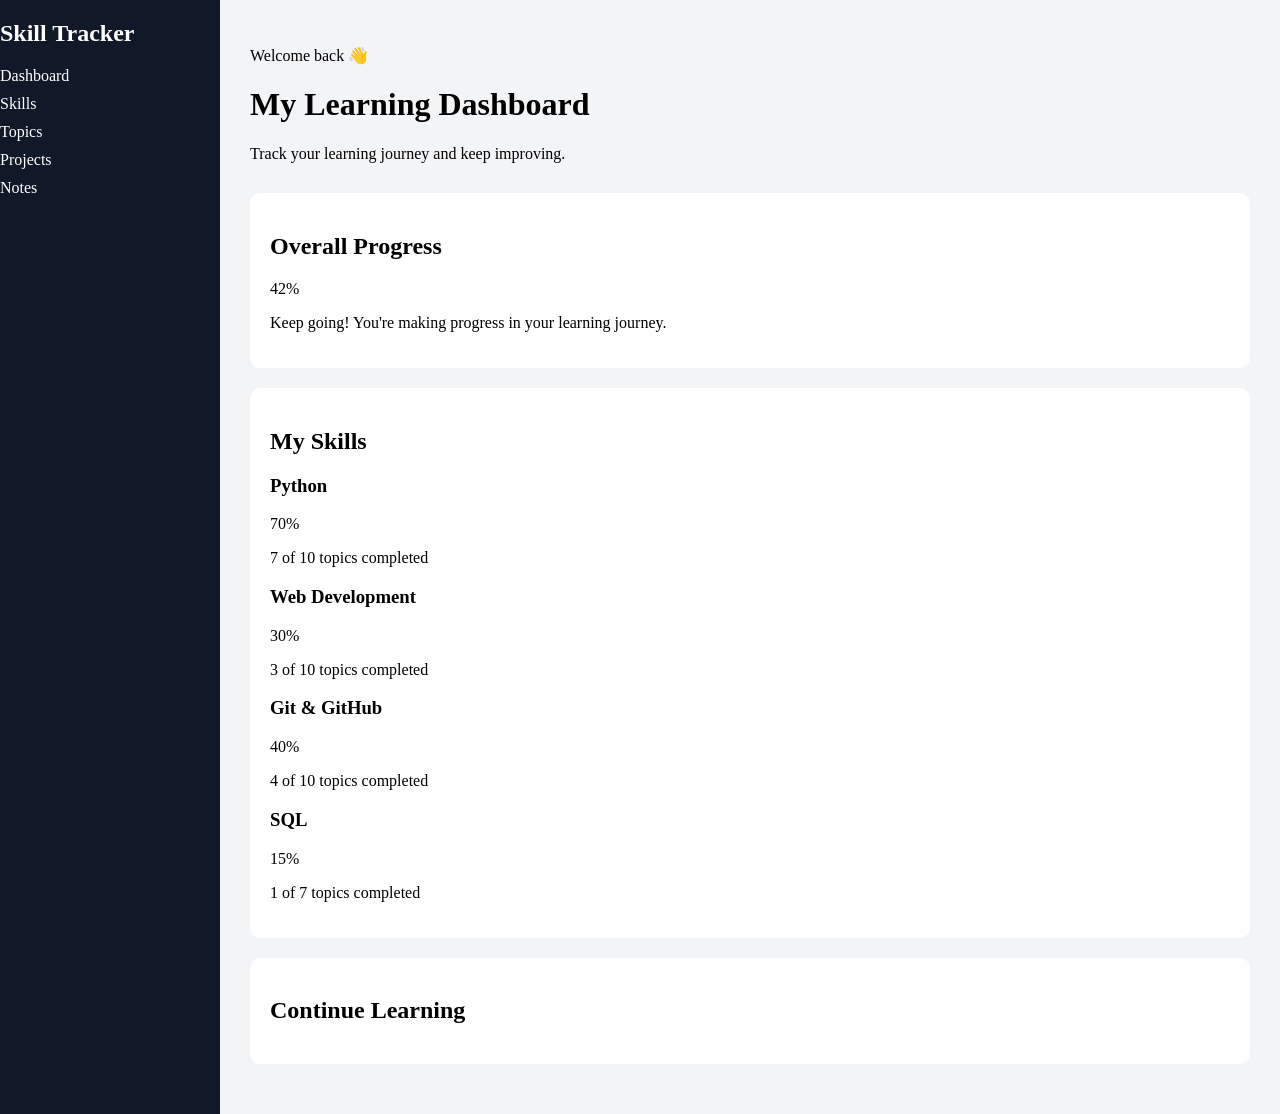
==== index.html @ 21e61d26 "Create initial dashboard layout" ====
<!DOCTYPE html>
<html lang="en">
<head>
    <meta charset="UTF-8">
    <meta name="viewport" content="width=device-width, initial-scale=1.0">
    <title>Student Skill Tracker</title>
    <link rel="stylesheet" href="style.css"
</head>

<body>

    <aside>
        <h2>Skill Tracker</h2>

        <nav>
            <a href="#">Dashboard</a>
            <a href="#">Skills</a>
            <a href="#">Topics</a>
            <a href="#">Projects</a>
            <a href="#">Notes</a>
        </nav>
    </aside>

    <main>

        <header>
            <p>Welcome back 👋</p>
            <h1>My Learning Dashboard</h1>
            <p>Track your learning journey and keep improving.</p>
        </header>

        <section>
            <h2>Overall Progress</h2>
            <p>42%</p>
            <div></div>
            <p>Keep going! You're making progress in your learning journey.</p>
        </section>

        <section>
            <h2>My Skills</h2>

            <article>
                <h3>Python</h3>
                <p>70%</p>
                <p>7 of 10 topics completed</p>
            </article>

            <article>
                <h3>Web Development</h3>
                <p>30%</p>
                <p>3 of 10 topics completed</p>
            </article>

            <article>
                <h3>Git & GitHub</h3>
                <p>40%</p>
                <p>4 of 10 topics completed</p>
            </article>

            <article>
                <h3>SQL</h3>
                <p>15%</p>
                <p>1 of 7 topics completed</p>
            </article>
        </section>

        <section>
            <h2>Continue Learning</h2>
        </section>

    </main>

</body>
</html>
---- style.css ----
body {
    display: flex;
    margin: 0;
    background-color: #f3f4f6;
}

aside {
    width: 220px;
    min-height: 100vh;
    background-color: #111827;

}

aside h2 {
    color: white;
}

nav {
    display: flex;
    flex-direction: column;
    gap: 10px;
}

nav a {
    color: white;
    text-decoration: none;  
}

main {
    flex: 1;
    padding: 30px;
}

header {
    margin-bottom: 30px;
}

section {
    background-color: white;
    padding: 20px;
    margin-bottom: 20px;
    border-radius: 10px;
}
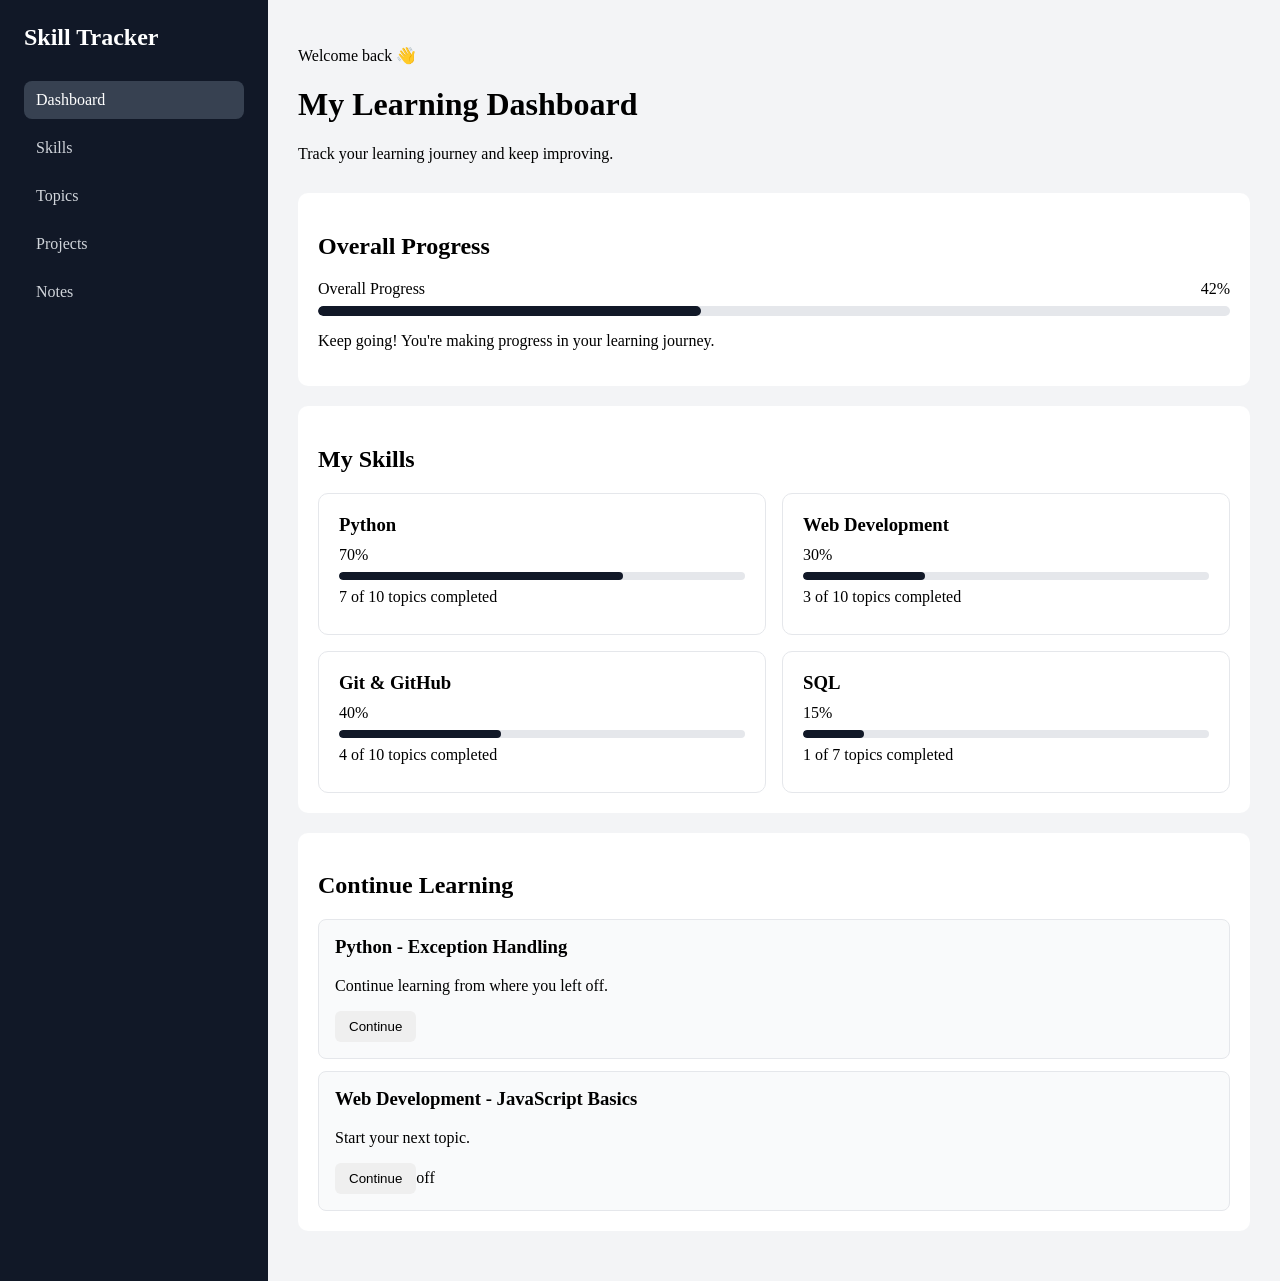
==== commit 80bf9041: "Build dasboard UI" ====
--- a/index.html
+++ b/index.html
@@ -13,7 +13,7 @@
         <h2>Skill Tracker</h2>
 
         <nav>
-            <a href="#">Dashboard</a>
+            <a href="#" class="active">Dashboard</a>
             <a href="#">Skills</a>
             <a href="#">Topics</a>
             <a href="#">Projects</a>
@@ -31,41 +31,78 @@
 
         <section>
             <h2>Overall Progress</h2>
-            <p>42%</p>
-            <div></div>
+            <div class="progress-info"> 
+                <span>Overall Progress</span>
+                <span>42%</span>
+            </div>
+
+            <div class="progress-bar">
+                <div class="progress-fill"></div>
+            </div>
             <p>Keep going! You're making progress in your learning journey.</p>
         </section>
 
         <section>
             <h2>My Skills</h2>
 
-            <article>
-                <h3>Python</h3>
-                <p>70%</p>
-                <p>7 of 10 topics completed</p>
-            </article>
+            <div class="skill-grid">
 
-            <article>
-                <h3>Web Development</h3>
-                <p>30%</p>
-                <p>3 of 10 topics completed</p>
-            </article>
+                <article>
+                    <h3>Python</h3>
+                    <p>70%</p>
 
-            <article>
-                <h3>Git & GitHub</h3>
-                <p>40%</p>
-                <p>4 of 10 topics completed</p>
-            </article>
+                    <div class="skill-progress">
+                        <div class="skill-progress-fill" style="width: 70%;"></div>
+                    </div>
+                    <p>7 of 10 topics completed</p>
+                </article>
+    
+                <article>
+                    <h3>Web Development</h3>
+                    <p>30%</p>
 
-            <article>
-                <h3>SQL</h3>
-                <p>15%</p>
-                <p>1 of 7 topics completed</p>
-            </article>
+                    <div class="skill-progress">
+                        <div class="skill-progress-fill" style="width: 30%;"></div>
+                    </div>
+                    <p>3 of 10 topics completed</p>
+                </article>
+    
+                <article>
+                    <h3>Git & GitHub</h3>
+                    <p>40%</p>
+
+                    <div class="skill-progress">
+                        <div class="skill-progress-fill" style="width: 40%;"></div>
+                    </div>
+                    <p>4 of 10 topics completed</p>
+                </article>
+    
+                <article>
+                    <h3>SQL</h3>
+                    <p>15%</p>
+
+                    <div class="skill-progress">
+                        <div class="skill-progress-fill" style="width: 15%;"></div>
+                    </div>
+                    <p>1 of 7 topics completed</p>
+                </article>
+            </div>
         </section>
 
         <section>
             <h2>Continue Learning</h2>
+
+            <div class="learning-item">
+                <h3>Python - Exception Handling</h3>
+                <p>Continue learning from where you left off.</p>
+                <button>Continue</button>
+            </div>
+
+            <div class="learning-item">
+                <h3>Web Development - JavaScript Basics</h3>
+                <p>Start your next topic.</p>
+                <button>Continue</button>off
+            </div>
         </section>
 
     </main>
--- a/style.css
+++ b/style.css
@@ -8,11 +8,14 @@
     width: 220px;
     min-height: 100vh;
     background-color: #111827;
+    padding: 24px;
 
 }
 
 aside h2 {
     color: white;
+    margin-top: 0;
+    margin-bottom: 30px;
 }
 
 nav {
@@ -22,8 +25,16 @@
 }
 
 nav a {
+    color: #d1d5db;
+    text-decoration: none; 
+    padding: 10px 12px;
+    border-radius: 8px; 
+}
+
+nav a.active {
+    background-color: #374151;
     color: white;
-    text-decoration: none;  
+
 }
 
 main {
@@ -40,4 +51,80 @@
     padding: 20px;
     margin-bottom: 20px;
     border-radius: 10px;
+}
+
+.progress-info {
+    display: flex;
+    justify-content: space-between;
+    margin-bottom: 8px;
+}
+
+.progress-bar {
+    width: 100%;
+    height: 10px;
+    background-color: #e5e7eb;
+    border-radius: 10px;
+    overflow: hidden;
+}
+
+.progress-fill {
+    width: 42%;
+    height: 100%;
+    background-color: #111827;
+    border-radius: 10px;
+}
+
+.skill-grid {
+    display: grid;
+    grid-template-columns: repeat(2, 1fr);
+    gap: 16px;
+}
+
+.skill-grid article {
+    padding: 20px;
+    border: 1px solid #e5e7eb;
+    border-radius: 10px;
+    background-color: #ffffff;
+}
+
+.skill-progress {
+    width: 100%;
+    height: 8px;
+    background-color: #e5e7eb;
+    border-radius: 8px;
+    overflow: hidden;
+}
+
+.skill-progress-fill {
+    height: 100%;
+    background-color: #111827;
+    border-radius: 8px;
+}
+
+.skill-grid article h3 {
+    margin-top: 0;
+    margin-bottom: 10px;
+}
+
+.skill-grid article p {
+    margin: 8px 0;
+}
+
+.learning-item {
+    padding: 16px;
+    margin-top: 12px;
+    border: 1px solid #e5e7eb;
+    border-radius: 8px;
+    background-color: #f9fafb;
+}
+
+.learning-item h3 {
+    margin-top: 0;
+}
+
+.learning-item button {
+    padding: 8px 14px;
+    border: none;
+    border-radius: 6px;
+    cursor: pointer;
 }
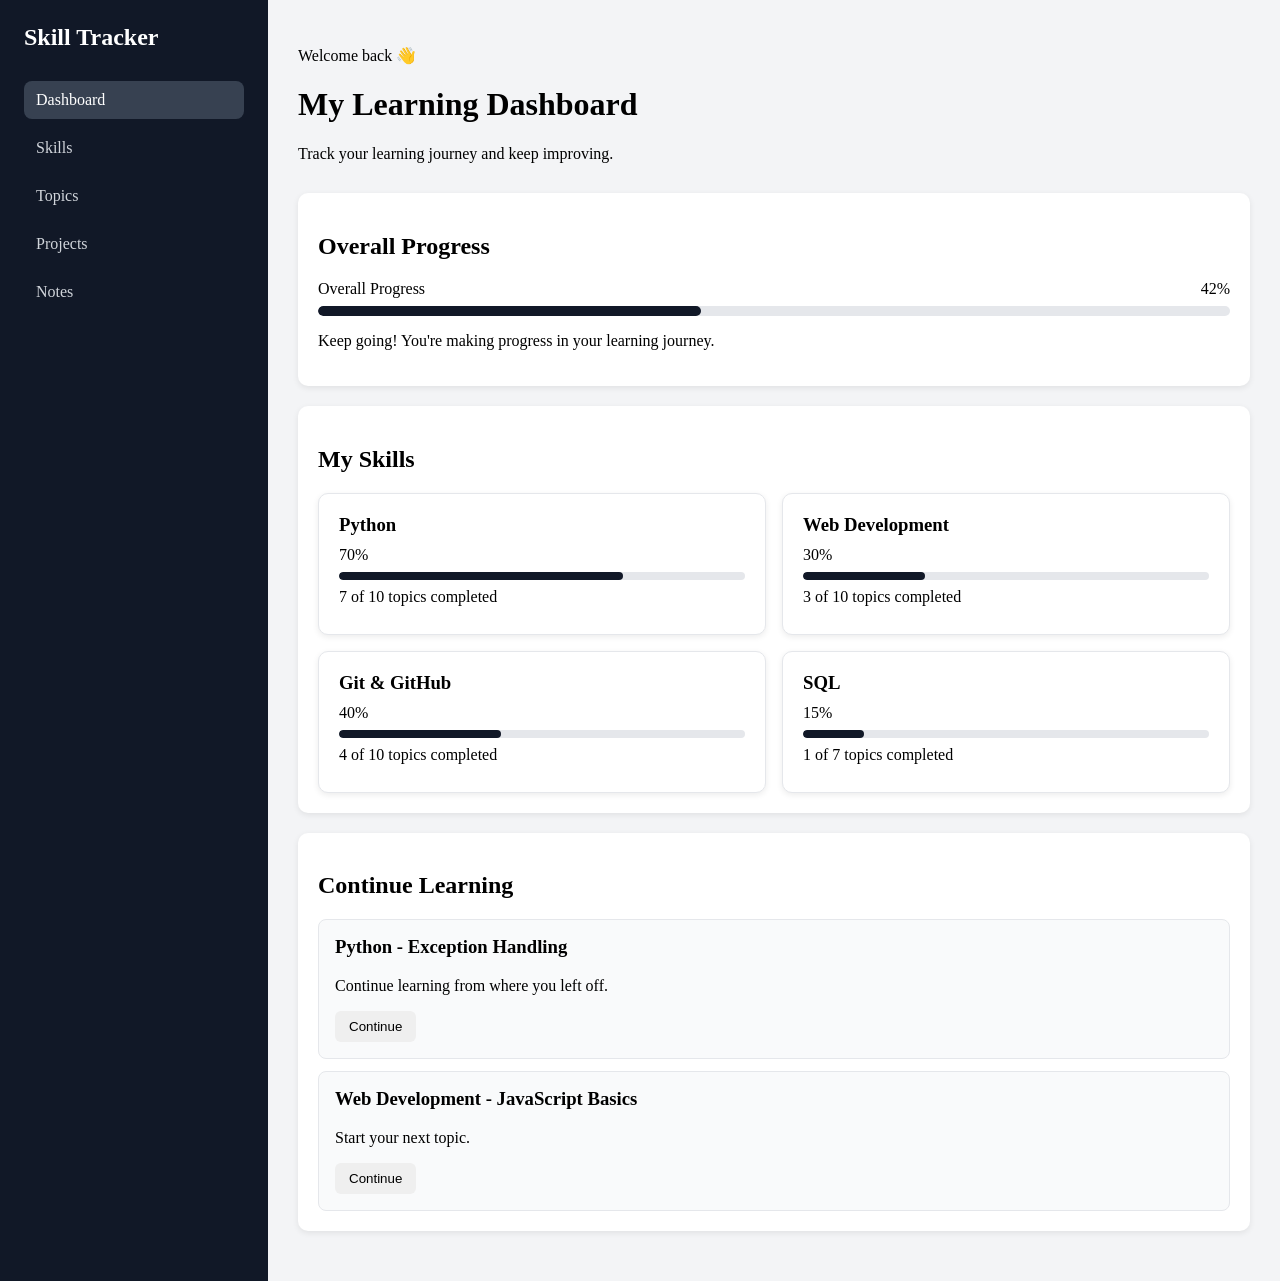
==== commit fcefac42: "Build topic learning and completion flow" ====
--- a/index.html
+++ b/index.html
@@ -5,6 +5,7 @@
     <meta name="viewport" content="width=device-width, initial-scale=1.0">
     <title>Student Skill Tracker</title>
     <link rel="stylesheet" href="style.css"
+    
 </head>
 
 <body>
@@ -94,18 +95,19 @@
 
             <div class="learning-item">
                 <h3>Python - Exception Handling</h3>
-                <p>Continue learning from where you left off.</p>
-                <button>Continue</button>
+                <p class="learning-status">Continue learning from where you left off.</p>
+                <button data-topic="Python - Exception Handling">Continue</button>
             </div>
 
             <div class="learning-item">
                 <h3>Web Development - JavaScript Basics</h3>
-                <p>Start your next topic.</p>
-                <button>Continue</button>off
+                <p class="learning-status">Start your next topic.</p>
+                <button data-topic="JavaScript Basics">Continue</button>
             </div>
         </section>
 
     </main>
+    <script src="script.js"></script>
 
 </body>
 </html>
--- a/style.css
+++ b/style.css
@@ -51,6 +51,7 @@
     padding: 20px;
     margin-bottom: 20px;
     border-radius: 10px;
+    box-shadow: 0 2px 6px rgba(0, 0, 0, 0.08);
 }
 
 .progress-info {
@@ -85,6 +86,7 @@
     border: 1px solid #e5e7eb;
     border-radius: 10px;
     background-color: #ffffff;
+    box-shadow: 0 2px 6px rgba(0, 0, 0, 0.08);
 }
 
 .skill-progress {
@@ -127,4 +129,25 @@
     border: none;
     border-radius: 6px;
     cursor: pointer;
+}
+
+.learning-status.completed {
+    color: green;
+    font-weight: bold;
+}
+
+.topic-list {
+    display: flex;
+    flex-direction: column;
+    gap: 10px;
+}
+
+.topics-item {
+    display: flex;
+    justify-content: space-between;
+    align-items: center;
+    padding: 14px 16px;
+    border: 1px solid #e5e7eb;
+    border-radius: 8px;
+    background-color: #f9fafb;
 }
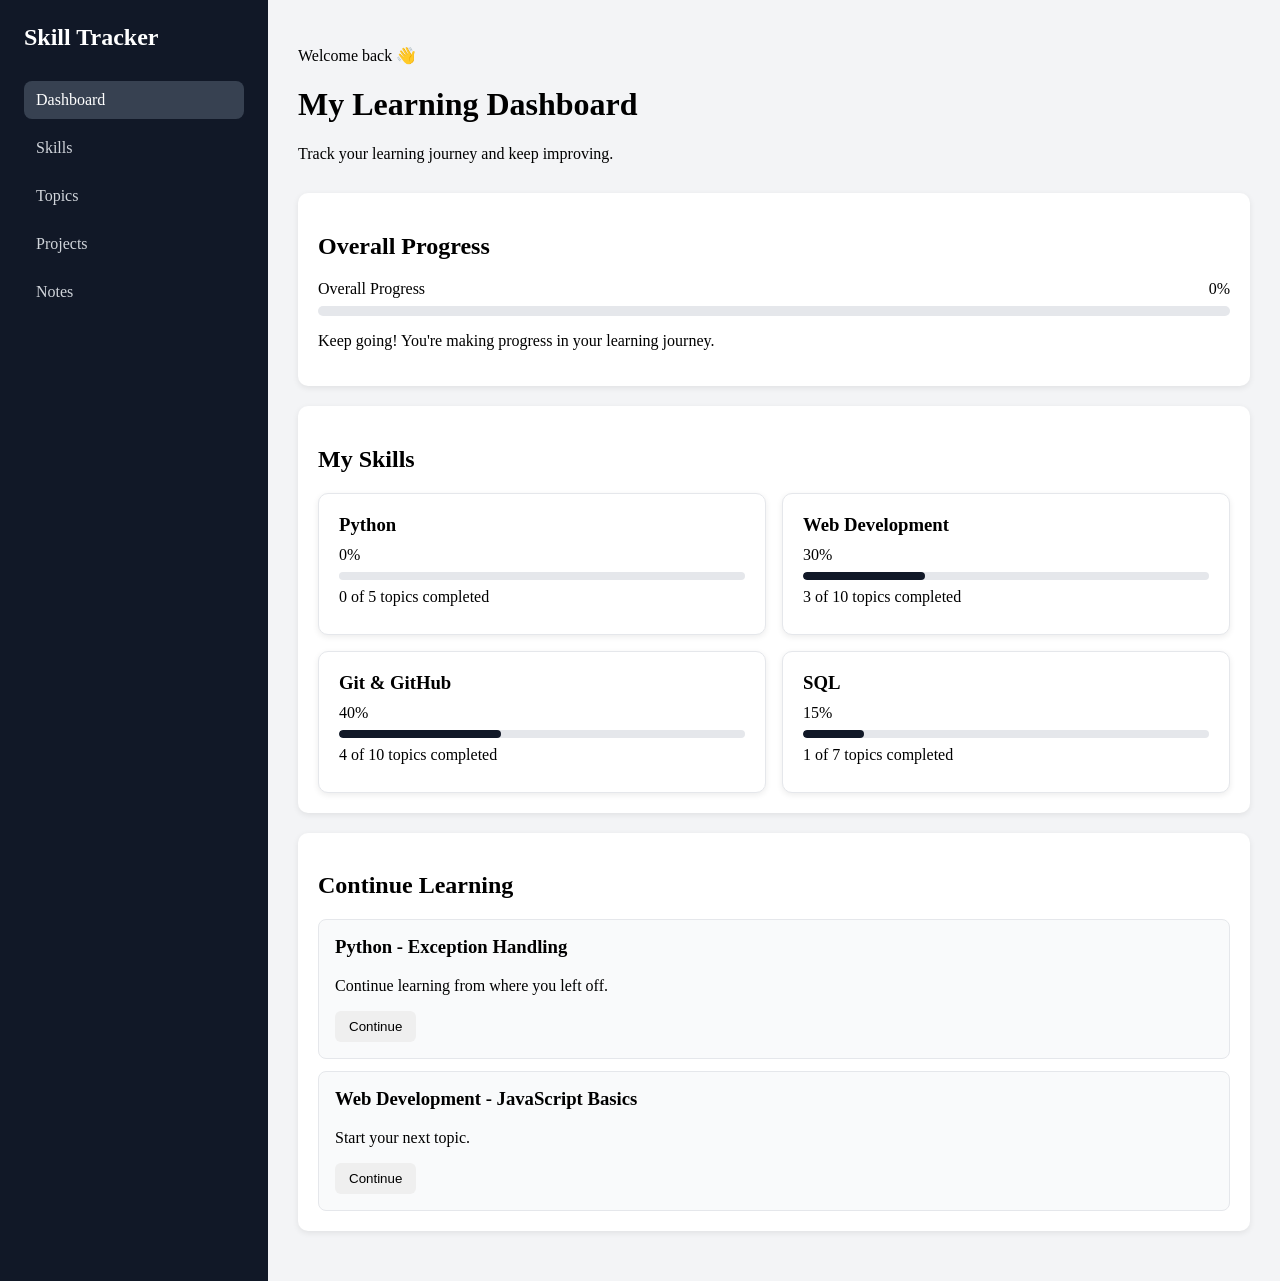
==== commit 7fa118ca: "Build dynamic topic progress flow" ====
--- a/index.html
+++ b/index.html
@@ -34,11 +34,11 @@
             <h2>Overall Progress</h2>
             <div class="progress-info"> 
                 <span>Overall Progress</span>
-                <span>42%</span>
+                <span id="overall-progress">0%</span>
             </div>
 
             <div class="progress-bar">
-                <div class="progress-fill"></div>
+                <div id="overall-progress-fill" class="progress-fill"></div>
             </div>
             <p>Keep going! You're making progress in your learning journey.</p>
         </section>
@@ -50,12 +50,12 @@
 
                 <article>
                     <h3>Python</h3>
-                    <p>70%</p>
+                    <p id="python-skill-progress">0%</p>
 
                     <div class="skill-progress">
-                        <div class="skill-progress-fill" style="width: 70%;"></div>
+                        <div id="python-skill-progress-fill" class="skill-progress-fill" style="width: 70%;"></div>
                     </div>
-                    <p>7 of 10 topics completed</p>
+                    <p id="python-topic-count">0 of 5 topics completed</p>
                 </article>
     
                 <article>
@@ -96,13 +96,13 @@
             <div class="learning-item">
                 <h3>Python - Exception Handling</h3>
                 <p class="learning-status">Continue learning from where you left off.</p>
-                <button data-topic="Python - Exception Handling">Continue</button>
+                <button data-topic-url="topic.html?skill=python&topic=exception-handling">Continue</button>
             </div>
 
             <div class="learning-item">
                 <h3>Web Development - JavaScript Basics</h3>
                 <p class="learning-status">Start your next topic.</p>
-                <button data-topic="JavaScript Basics">Continue</button>
+                <button data-topic-url="topic.html?skill=web-development&topic=javascript-basics">Continue</button>
             </div>
         </section>
 
